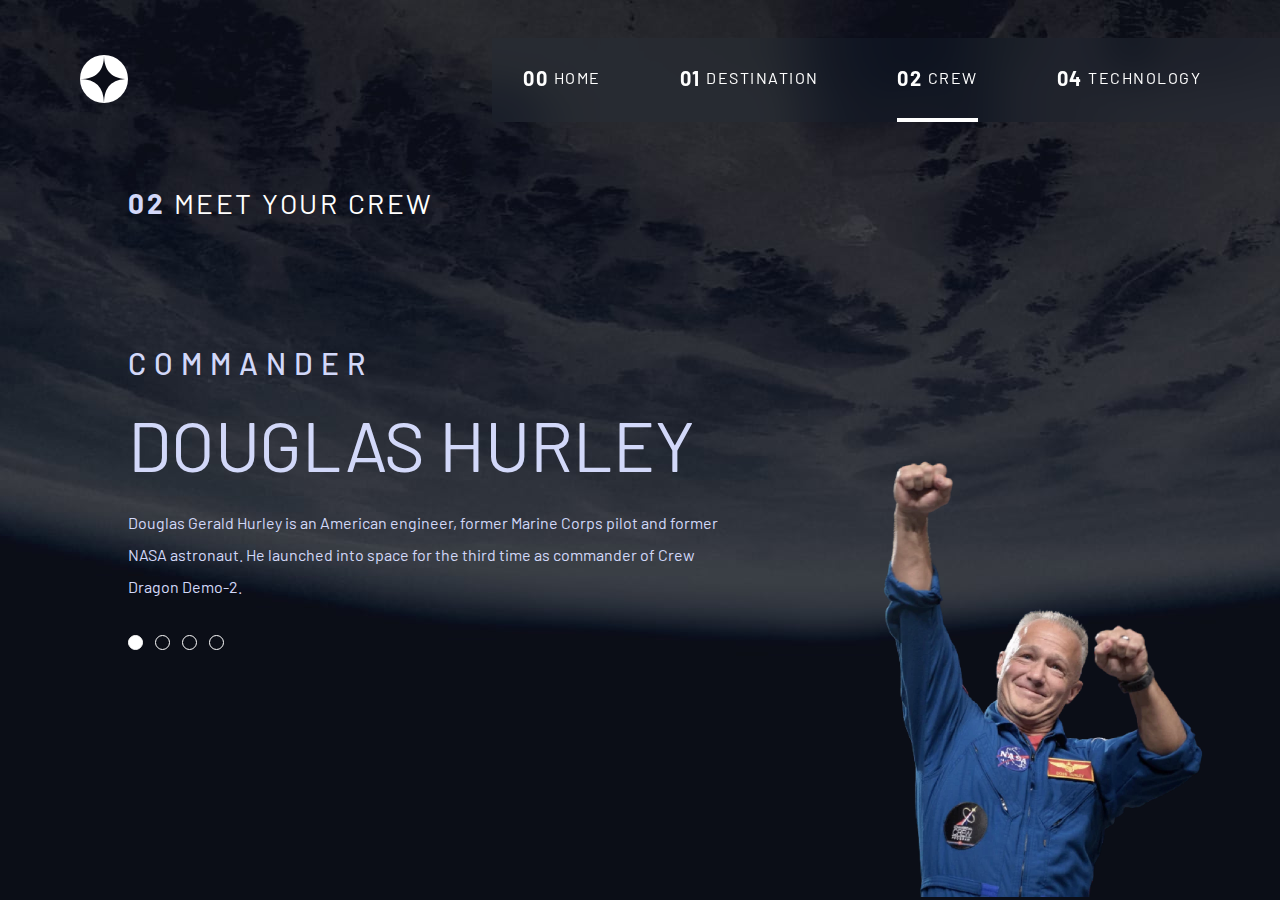
==== crew.html @ 9e1220bf "new commit" ====
<!DOCTYPE html>
<html lang="en">
<head>
    <meta charset="UTF-8">
    <meta http-equiv="X-UA-Compatible" content="IE=edge">
    <link rel="stylesheet" href="css/style.css">
    <script src="js/main.js" defer></script>
    <meta name="viewport" content="width=device-width, initial-scale=1.0">
    <title>Document</title>
</head>
<body>
    <div class="body_wrapper--crew">
        
        <nav class="navigaton_top">
            <div class="navigation__logo"><img src="starter-code/assets/shared/logo.svg" alt=""></div>
            <ul class="navigation__menu">
                <li class=" navigation-list"><a href="index.html"><strong>00 </strong>Home</a> </li>
                <li class="navigation-list "><a href="destination.html"><strong>01 </strong>Destination</a></li>
                <li class="navigation-list active"><a href="#"><strong>02 </strong>Crew</a></li>
                <li class="navigation-list"><a href="technology.html"><strong>04 </strong>Technology</a></li>
            </ul>
        </nav>
        <div class="crew__main">
            <h2><span>02 </span>MEET YOUR CREW</h2>
            <div class="crew__main--content">               
                    <h4 id='crew__title'>COMMANDER</h4>
                    <h2 id='crew__name'>DOUGLAS HURLEY</h2>
                    <p id='crew__desc'>Douglas Gerald Hurley is an American engineer, former Marine Corps pilot and former NASA astronaut. He launched into space for the third time as commander of Crew Dragon Demo-2.</p>
                <div class="crew__radio-btns">
                    <div class="radio-btn active"></div>
                    <div class="radio-btn"></div>
                    <div class="radio-btn"></div>
                    <div class="radio-btn"></div>
                </div>              
            </div>
            <div class="crew__img"><img src="starter-code/assets/crew/image-douglas-hurley.webp" alt="" id="crew__member--img"></div>
        </div>
          
         
</body>
</html>
---- css/style.css ----
@import url("https://fonts.googleapis.com/css2?family=Barlow:wght@400;500;700&family=Bellefair&family=Commissioner:wght@400;500;700&family=Kumbh+Sans:wght@400;700&display=swap");
* {
  padding: 0;
  margin: 0;
  box-sizing: border-box; }

html {
  overflow-x: hidden; }

body {
  overflow-x: hidden;
  height: 100vh;
  font-family: 'Barlow', sans-serif; }

li {
  list-style-type: none;
  color: #fff; }

a {
  text-decoration: none;
  color: #fff; }

.body_wrapper {
  background: url("../starter-code/assets/home/background-home-desktop.jpg") no-repeat center/cover;
  height: 100%;
  padding-top: 3%;
  position: relative; }

.navigaton_top {
  display: flex;
  align-items: center;
  justify-content: space-between; }

.navigation__menu {
  display: flex;
  justify-content: flex-end;
  align-items: center;
  flex: 1.6;
  background-color: rgba(42, 64, 90, 0.1);
  backdrop-filter: blur(1.5rem); }
  .navigation__menu li {
    line-height: 5rem;
    font-size: 16px;
    text-transform: uppercase;
    margin-right: 10%;
    cursor: pointer;
    transition: all .3s ease;
    border-bottom: 4px solid rgba(42, 64, 90, 0); }
    .navigation__menu li.active {
      border-color: #fff; }
    .navigation__menu li:hover {
      border-color: rgba(255, 255, 255, 0.548); }
    .navigation__menu li strong {
      font-size: 20px;
      vertical-align: top; }
    .navigation__menu li a {
      letter-spacing: 1.5px; }

.navigation__logo {
  flex: 1; }
  .navigation__logo img {
    margin-left: 5rem; }

.index__main--content {
  color: #d2d8f9;
  width: 30%;
  position: absolute;
  top: 60%;
  left: 15%;
  transform: translateY(-50%); }
  .index__main--content h1 {
    text-transform: uppercase;
    font-size: 28px;
    font-weight: 700;
    letter-spacing: 2px; }
    .index__main--content h1 span {
      display: inline-block;
      font-size: 150px;
      font-weight: 400;
      margin-left: 3%;
      padding: 1.5rem 0;
      font-family: 'Bellefair', serif; }
  .index__main--content p {
    font-size: 18px;
    line-height: 32px; }

.index__main--explore {
  background-color: #fff;
  width: 18rem;
  height: 18rem;
  border-radius: 50%;
  position: absolute;
  right: 15%;
  bottom: 13%;
  display: flex;
  justify-content: center;
  align-items: center;
  font-size: 32px;
  font-weight: 400;
  text-transform: uppercase;
  font-family: 'Bellefair', serif;
  color: #0c0e18;
  z-index: 1;
  cursor: pointer; }
  .index__main--explore::after {
    content: '';
    display: block;
    width: 18rem;
    height: 18rem;
    background-color: #fff;
    position: absolute;
    z-index: -1;
    border-radius: 50%;
    opacity: 0;
    transition: all .7s ease-in-out; }
  .index__main--explore:hover::after {
    transform: scale(1.5);
    opacity: .1; }

.body_wrapper--destination {
  background: url("../starter-code/assets/destination/background-destination-desktop.jpg") no-repeat center/cover;
  min-height: 100%;
  padding-top: 3%;
  position: relative;
  color: #fff; }

.destination__main > h2 {
  font-weight: 400;
  letter-spacing: 2.5px;
  margin: 4rem 0 5rem 8rem;
  font-size: 28px; }
  .destination__main > h2 span {
    color: #d2d8f9;
    font-weight: 700; }

.destination__main--wrap {
  display: flex; }

.destination__main {
  padding-bottom: 5%; }
  .destination__main--img {
    margin-left: 7rem; }
    .destination__main--img img {
      max-width: 90%; }
  .destination__main--content {
    margin-left: 1.5%;
    display: flex;
    flex-direction: column; }
    .destination__main--content-dest {
      width: 40%;
      display: flex;
      align-items: center;
      justify-content: space-between;
      text-transform: uppercase;
      cursor: pointer; }
      .destination__main--content-dest li.active {
        border-bottom: 3px solid #fff; }
      .destination__main--content-dest li {
        transition: all .2s ease;
        border-bottom: 3px solid rgba(255, 255, 255, 0);
        color: #d2d8f9; }
      .destination__main--content-dest li:hover {
        border-color: rgba(255, 255, 255, 0.548); }
    .destination__main--content h2 {
      font-size: 100px;
      text-transform: uppercase;
      font-weight: 400;
      max-width: 500px;
      letter-spacing: 10px;
      padding-bottom: 1rem; }
    .destination__main--content p {
      max-width: 700px;
      font-size: 18px;
      line-height: 32px;
      padding-bottom: 3rem;
      border-bottom: 1px solid #d2d8f9; }

.destination__main--content--info {
  display: flex;
  align-items: center;
  justify-content: space-between;
  width: 70%;
  margin-top: 3rem; }
  .destination__main--content--info .info__name {
    font-size: 14px;
    color: #d2d8f9; }
  .destination__main--content--info span:nth-of-type(2) {
    display: inline-block;
    padding-top: .2em;
    font-size: 28px; }

.body_wrapper--crew {
  background: url("../starter-code/assets/crew/background-crew-desktop.jpg") no-repeat center/cover;
  min-height: 100%;
  padding-top: 3%;
  color: #fff;
  position: relative; }

.crew__main {
  max-width: 1800px; }
  .crew__main > h2 {
    font-weight: 400;
    letter-spacing: 2.5px;
    margin: 4rem 0 5rem 8rem;
    font-size: 28px; }
    .crew__main > h2 span {
      color: #d2d8f9;
      font-weight: 700; }

.crew__main--content {
  width: 50%;
  max-width: 800px;
  margin-left: 8rem;
  color: #d2d8f9; }
  .crew__main--content h4 {
    font-size: 30px;
    font-weight: 500;
    letter-spacing: 8px;
    padding: 1.5em 0 0;
    text-transform: uppercase; }
  .crew__main--content h2 {
    font-size: 70px;
    font-weight: 400;
    padding: .3em 0;
    text-transform: uppercase; }
  .crew__main--content p {
    max-width: 600px;
    font-size: 16px;
    line-height: 2em; }
  .crew__main--content .crew__radio-btns {
    display: flex;
    align-items: center;
    justify-content: space-between;
    width: 15%;
    min-width: 90px;
    margin-top: 2rem; }
    .crew__main--content .crew__radio-btns > div {
      height: 15px;
      width: 15px;
      background-color: transparent;
      border: 1px solid #fff;
      border-radius: 50%;
      cursor: pointer; }
      .crew__main--content .crew__radio-btns > div.active {
        background-color: #fff; }

.crew__img {
  position: absolute;
  bottom: 0%;
  right: 6%;
  width: 25%;
  max-width: 50%;
  max-width: 400px; }
  .crew__img > img {
    max-width: 100%;
    object-fit: cover;
    height: auto;
    width: auto; }

.crew__container {
  max-width: 1800px; }

.body_wrapper--techology {
  background: url("../starter-code/assets/technology/background-technology-desktop.jpg") no-repeat center/cover;
  min-height: 100%;
  padding-top: 3%;
  color: #fff; }

.technology__main {
  max-width: 1800px;
  padding-bottom: 5rem; }
  .technology__main > h2 {
    font-weight: 400;
    letter-spacing: 2.5px;
    margin: 4rem 0 5rem 8rem;
    font-size: 28px; }
    .technology__main > h2 span {
      color: #d2d8f9;
      font-weight: 700; }

.technology__main--box {
  margin-top: 7rem;
  margin-left: 8rem;
  display: flex;
  justify-content: space-between; }

.technology__btns {
  display: flex;
  flex-direction: column;
  align-items: center;
  justify-content: space-between;
  height: 300px; }
  .technology__btns > div {
    width: 60px;
    height: 60px;
    background-color: transparent;
    border-radius: 50%;
    border: 1px solid #fff;
    color: #fff;
    display: flex;
    align-items: center;
    justify-content: center;
    font-weight: 700;
    cursor: pointer;
    transition: all .4s ease; }
    .technology__btns > div.active {
      background-color: #fff;
      color: #000; }

.technology__main--content {
  width: 40%;
  max-width: 700px;
  margin-left: -15%; }
  .technology__main--content span {
    display: inline-block;
    font-weight: 400;
    color: #d2d8f9;
    margin-bottom: 1em; }
  .technology__main--content h2 {
    font-size: 55px;
    font-weight: 500;
    letter-spacing: 5px;
    padding: .4em 0; }
  .technology__main--content p {
    line-height: 2em;
    font-size: 16px;
    color: #d2d8f9; }

.technology__img {
  margin-top: -2rem;
  width: 30%; }
  .technology__img > img {
    width: 100%; }
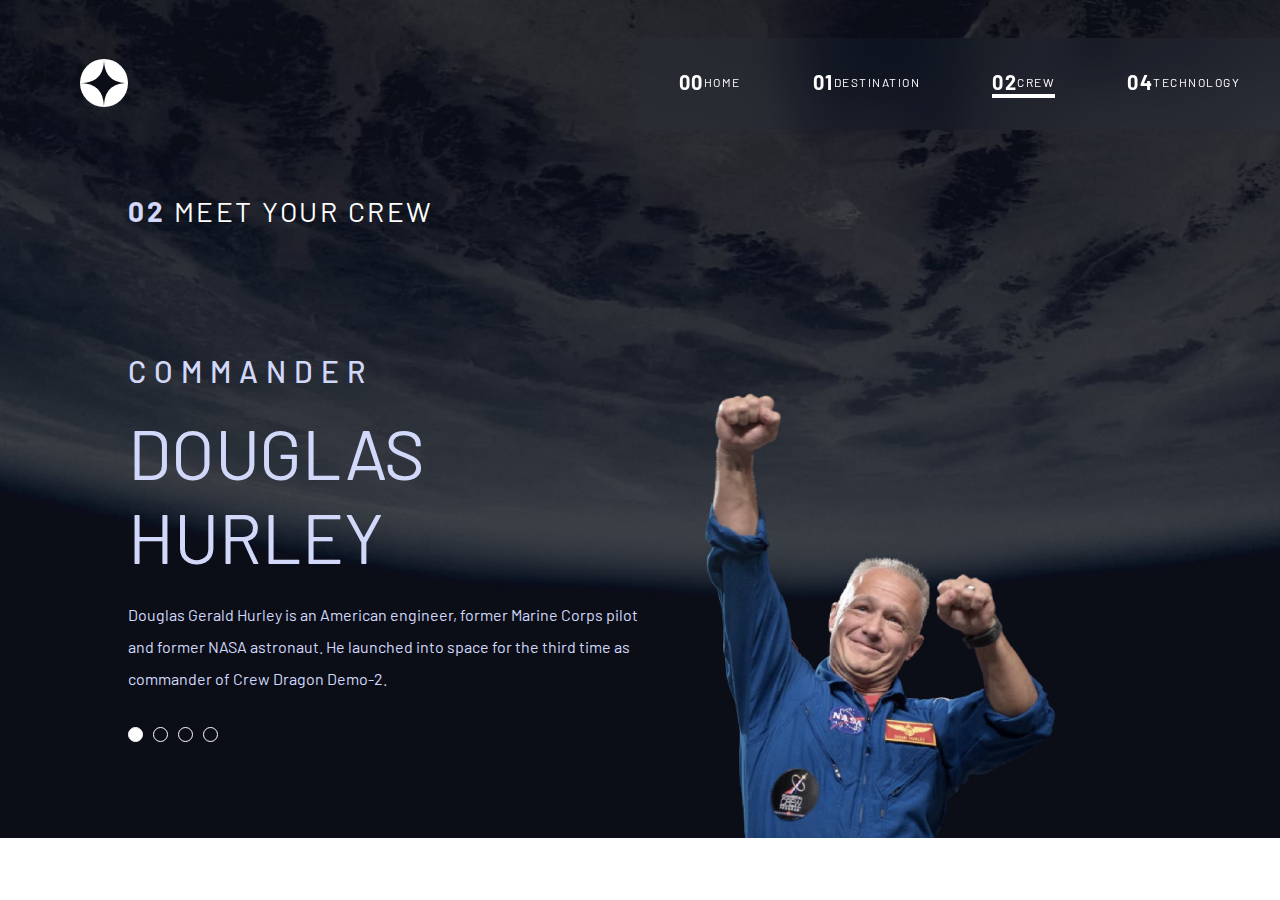
==== commit 7b137007: "new commit" ====
--- a/crew.html
+++ b/crew.html
@@ -13,27 +13,36 @@
         
         <nav class="navigaton_top">
             <div class="navigation__logo"><img src="starter-code/assets/shared/logo.svg" alt=""></div>
-            <ul class="navigation__menu">
-                <li class=" navigation-list"><a href="index.html"><strong>00 </strong>Home</a> </li>
-                <li class="navigation-list "><a href="destination.html"><strong>01 </strong>Destination</a></li>
-                <li class="navigation-list active"><a href="#"><strong>02 </strong>Crew</a></li>
-                <li class="navigation-list"><a href="technology.html"><strong>04 </strong>Technology</a></li>
-            </ul>
+            <div class="nav">
+              <ul class="navigation__menu">
+                  <li class=" navigation-list"><a href="#"><strong>00 </strong>Home</a> </li>
+                  <li class="navigation-list"><a href="destination.html"><strong>01 </strong>Destination</a></li>
+                  <li class="navigation-list active"><a href="crew.html"><strong>02 </strong>Crew</a></li>
+                  <li class="navigation-list"><a href="technology.html"><strong>04 </strong>Technology</a></li>
+              </ul>
+          </div>
+           <!-- Mobile -->
+           <div class="nav_burger  " id="mySidenav" >
+            <div  class="menu_btn--lines" id="menu_lines"></div>
+        </div>
+              
         </nav>
         <div class="crew__main">
             <h2><span>02 </span>MEET YOUR CREW</h2>
-            <div class="crew__main--content">               
-                    <h4 id='crew__title'>COMMANDER</h4>
-                    <h2 id='crew__name'>DOUGLAS HURLEY</h2>
-                    <p id='crew__desc'>Douglas Gerald Hurley is an American engineer, former Marine Corps pilot and former NASA astronaut. He launched into space for the third time as commander of Crew Dragon Demo-2.</p>
-                <div class="crew__radio-btns">
-                    <div class="radio-btn active"></div>
-                    <div class="radio-btn"></div>
-                    <div class="radio-btn"></div>
-                    <div class="radio-btn"></div>
-                </div>              
+            <div class="crew__main--grid">
+                <div class="crew__main--content">               
+                        <h4 id='crew__title'>COMMANDER</h4>
+                        <h2 id='crew__name'>DOUGLAS HURLEY</h2>
+                        <p id='crew__desc'>Douglas Gerald Hurley is an American engineer, former Marine Corps pilot and former NASA astronaut. He launched into space for the third time as commander of Crew Dragon Demo-2.</p>
+                    <div class="crew__radio-btns">
+                        <div class="radio-btn active "></div>
+                        <div class="radio-btn"></div>
+                        <div class="radio-btn "></div>
+                        <div class="radio-btn"></div>
+                    </div>              
+                </div>
+                <div class="crew__img"><img src="starter-code/assets/crew/image-douglas-hurley.webp" alt="" id="crew__member--img"></div>
             </div>
-            <div class="crew__img"><img src="starter-code/assets/crew/image-douglas-hurley.webp" alt="" id="crew__member--img"></div>
         </div>
           
          
--- a/css/style.css
+++ b/css/style.css
@@ -1,4 +1,86 @@
 @import url("https://fonts.googleapis.com/css2?family=Barlow:wght@400;500;700&family=Bellefair&family=Commissioner:wght@400;500;700&family=Kumbh+Sans:wght@400;700&display=swap");
+@media screen and (max-width: 950px) {
+  div.body_wrapper {
+    background: url("../starter-code/assets/home/background-home-mobile.jpg") no-repeat center center/cover; }
+  div.nav {
+    position: absolute;
+    left: 0;
+    top: 0;
+    width: 100%;
+    height: 100vh;
+    background-color: rgba(255, 255, 255, 0.9);
+    transform: translateY(-100%);
+    transition: all .7s ease;
+    z-index: 200; }
+    div.nav ul {
+      flex-direction: column; }
+    div.nav ul li a {
+      color: #000; }
+  ul.navigation__menu {
+    gap: 2.8rem;
+    align-items: flex-start; }
+  div.nav_burger {
+    display: flex; }
+  div.nav.active {
+    transform: translateY(0); }
+  .nav_burger.active .menu_btn--lines {
+    transform: translateX(-50%);
+    background: transparent; }
+  .nav_burger.active .menu_btn--lines::before {
+    transform: rotate(45deg);
+    background: #000; }
+  .nav_burger.active .menu_btn--lines::after {
+    transform: rotate(-45deg);
+    background: #000; } }
+
+@media screen and (max-width: 700px) {
+  div.destination__main {
+    background-image: url("../starter-code/assets/destination/background-destination-mobile.jpg") no-repeat center center/cover; }
+  div.index__main {
+    grid-template-columns: 1fr; }
+  .index__main div.index__main--btn {
+    align-self: center;
+    justify-self: center;
+    grid-template-columns: 1fr; }
+  div.index__main {
+    padding: 5rem 1rem; }
+  .nav_burger {
+    margin-top: 2rem; }
+  div.index__main--content h1 span {
+    margin-left: 0; }
+  div.destination__main--wrap {
+    flex-direction: column;
+    padding: 0 1.5rem; } }
+
+@media screen and (max-width: 900px) {
+  div.crew__main--grid {
+    grid-template-columns: 1fr; }
+  div.crew__img {
+    position: static; }
+    div.crew__img > img {
+      position: static;
+      margin-left: 2.5rem;
+      display: inherit;
+      max-width: 40%;
+      min-width: 250px; }
+  div.crew__main--content {
+    padding: 0 1rem;
+    margin: 0; }
+  div.technology__main--box {
+    grid-template-columns: repeat(3, 1fr); }
+  div.technology__img {
+    grid-column: 1/-1; }
+  div.technology__main--box {
+    padding: 0; }
+  div.technology__main--content {
+    grid-column: span 1;
+    min-width: 200px; }
+  div.technology__btns {
+    margin: auto; }
+    div.technology__btns > div {
+      width: 45px;
+      height: 45px; } }
+
 * {
   padding: 0;
   margin: 0;
@@ -22,30 +104,74 @@
 
 .body_wrapper {
   background: url("../starter-code/assets/home/background-home-desktop.jpg") no-repeat center/cover;
-  height: 100%;
-  padding-top: 3%;
-  position: relative; }
+  padding: 3% 0; }
 
 .navigaton_top {
   display: flex;
   align-items: center;
   justify-content: space-between; }
 
+.nav_burger {
+  display: none;
+  height: 30px;
+  width: 30px;
+  cursor: pointer;
+  z-index: 1000;
+  margin-right: 2rem; }
+
+div.menu_btn--lines {
+  display: block;
+  width: 23px;
+  height: 3px;
+  border-radius: 5px;
+  transition: all .5s ease-in-out;
+  position: relative;
+  background-color: #fff; }
+  div.menu_btn--lines::after, div.menu_btn--lines::before {
+    display: block;
+    content: '';
+    position: absolute;
+    width: 23px;
+    height: 3px;
+    border-radius: 5px;
+    transition: all .5s ease-in-out;
+    background-color: #fff;
+    margin-right: 5rem; }
+  div.menu_btn--lines::before {
+    transform: translateY(-6px); }
+  div.menu_btn--lines::after {
+    transform: translateY(6px); }
+
+.nav {
+  background-color: rgba(42, 64, 90, 0.1);
+  backdrop-filter: blur(1.5rem);
+  display: flex;
+  align-items: center;
+  justify-content: center; }
+
 .navigation__menu {
   display: flex;
   justify-content: flex-end;
   align-items: center;
-  flex: 1.6;
-  background-color: rgba(42, 64, 90, 0.1);
-  backdrop-filter: blur(1.5rem); }
+  gap: 4.5rem;
+  padding: 2rem 2.5rem; }
   .navigation__menu li {
-    line-height: 5rem;
-    font-size: 16px;
+    display: flex;
+    align-items: center;
+    justify-content: center;
     text-transform: uppercase;
-    margin-right: 10%;
+    gap: 2rem;
     cursor: pointer;
     transition: all .3s ease;
     border-bottom: 4px solid rgba(42, 64, 90, 0); }
+    .navigation__menu li {
+      font-size: 12px; }
+      @media screen and (min-width: 320px) {
+        .navigation__menu li {
+          font-size: calc(12px + strip-unit(4px) * ((100vw - 320px) / strip-unit(1180px))); } }
+      @media screen and (min-width: 1500px) {
+        .navigation__menu li {
+          font-size: 16px; } }
     .navigation__menu li.active {
       border-color: #fff; }
     .navigation__menu li:hover {
@@ -54,59 +180,103 @@
       font-size: 20px;
       vertical-align: top; }
     .navigation__menu li a {
-      letter-spacing: 1.5px; }
+      letter-spacing: 1.5px;
+      display: flex;
+      align-items: center;
+      justify-content: center; }
 
 .navigation__logo {
   flex: 1; }
   .navigation__logo img {
     margin-left: 5rem; }
 
+.index__main {
+  display: grid;
+  grid-template-columns: 1fr 1fr;
+  max-width: 1200px;
+  margin: 0 auto;
+  padding: 8rem 3rem; }
+
 .index__main--content {
-  color: #d2d8f9;
-  width: 30%;
-  position: absolute;
-  top: 60%;
-  left: 15%;
-  transform: translateY(-50%); }
+  color: #d2d8f9; }
   .index__main--content h1 {
     text-transform: uppercase;
-    font-size: 28px;
     font-weight: 700;
     letter-spacing: 2px; }
+    .index__main--content h1 {
+      font-size: 20px; }
+      @media screen and (min-width: 320px) {
+        .index__main--content h1 {
+          font-size: calc(20px + strip-unit(8px) * ((100vw - 320px) / strip-unit(1180px))); } }
+      @media screen and (min-width: 1500px) {
+        .index__main--content h1 {
+          font-size: 28px; } }
     .index__main--content h1 span {
       display: inline-block;
-      font-size: 150px;
       font-weight: 400;
       margin-left: 3%;
       padding: 1.5rem 0;
       font-family: 'Bellefair', serif; }
+      .index__main--content h1 span {
+        font-size: 100px; }
+        @media screen and (min-width: 320px) {
+          .index__main--content h1 span {
+            font-size: calc(100px + strip-unit(50px) * ((100vw - 320px) / strip-unit(1180px))); } }
+        @media screen and (min-width: 1500px) {
+          .index__main--content h1 span {
+            font-size: 150px; } }
   .index__main--content p {
-    font-size: 18px;
     line-height: 32px; }
+    .index__main--content p {
+      font-size: 16px; }
+      @media screen and (min-width: 320px) {
+        .index__main--content p {
+          font-size: calc(16px + strip-unit(2px) * ((100vw - 320px) / strip-unit(1180px))); } }
+      @media screen and (min-width: 1500px) {
+        .index__main--content p {
+          font-size: 18px; } }
+
+div.index__main--btn {
+  display: grid;
+  grid-template-rows: auto auto;
+  grid-template-columns: repeat(3, 1fr);
+  row-gap: 6rem; }
+  div.index__main--btn a {
+    grid-row: 2;
+    grid-column: 3; }
 
 .index__main--explore {
   background-color: #fff;
-  width: 18rem;
-  height: 18rem;
+  max-width: 18rem;
+  max-height: 18rem;
+  min-width: 16rem;
+  min-height: 16rem;
+  width: 30vw;
+  height: 30vw;
   border-radius: 50%;
-  position: absolute;
-  right: 15%;
-  bottom: 13%;
+  position: relative;
   display: flex;
   justify-content: center;
   align-items: center;
-  font-size: 32px;
   font-weight: 400;
   text-transform: uppercase;
   font-family: 'Bellefair', serif;
   color: #0c0e18;
-  z-index: 1;
+  z-index: 2;
   cursor: pointer; }
+  .index__main--explore {
+    font-size: 28px; }
+    @media screen and (min-width: 320px) {
+      .index__main--explore {
+        font-size: calc(28px + strip-unit(4px) * ((100vw - 320px) / strip-unit(1180px))); } }
+    @media screen and (min-width: 1500px) {
+      .index__main--explore {
+        font-size: 32px; } }
   .index__main--explore::after {
     content: '';
     display: block;
-    width: 18rem;
-    height: 18rem;
+    width: 100%;
+    height: 100%;
     background-color: #fff;
     position: absolute;
     z-index: -1;
@@ -127,14 +297,15 @@
 .destination__main > h2 {
   font-weight: 400;
   letter-spacing: 2.5px;
-  margin: 4rem 0 5rem 8rem;
+  margin: 4rem 0 5rem 7%;
   font-size: 28px; }
   .destination__main > h2 span {
     color: #d2d8f9;
     font-weight: 700; }
 
 .destination__main--wrap {
-  display: flex; }
+  display: flex;
+  padding: 0 2.5rem; }
 
 .destination__main {
   padding-bottom: 5%; }
@@ -142,17 +313,20 @@
     margin-left: 7rem; }
     .destination__main--img img {
       max-width: 90%; }
+      .destination__main--img img.active {
+        animation: fadeIn .5s ease-in; }
   .destination__main--content {
     margin-left: 1.5%;
     display: flex;
     flex-direction: column; }
     .destination__main--content-dest {
-      width: 40%;
       display: flex;
       align-items: center;
       justify-content: space-between;
       text-transform: uppercase;
-      cursor: pointer; }
+      cursor: pointer;
+      gap: 1.5rem;
+      width: 40%; }
       .destination__main--content-dest li.active {
         border-bottom: 3px solid #fff; }
       .destination__main--content-dest li {
@@ -179,8 +353,9 @@
   display: flex;
   align-items: center;
   justify-content: space-between;
-  width: 70%;
-  margin-top: 3rem; }
+  margin-top: 3rem;
+  max-width: 400px;
+  gap: 3rem; }
   .destination__main--content--info .info__name {
     font-size: 14px;
     color: #d2d8f9; }
@@ -191,13 +366,13 @@
 
 .body_wrapper--crew {
   background: url("../starter-code/assets/crew/background-crew-desktop.jpg") no-repeat center/cover;
-  min-height: 100%;
   padding-top: 3%;
   color: #fff;
-  position: relative; }
+  overflow: hidden; }
 
 .crew__main {
-  max-width: 1800px; }
+  max-width: 1800px;
+  padding-bottom: 6rem; }
   .crew__main > h2 {
     font-weight: 400;
     letter-spacing: 2.5px;
@@ -207,9 +382,11 @@
       color: #d2d8f9;
       font-weight: 700; }
 
+.crew__main--grid {
+  display: grid;
+  grid-template-columns: 1fr 1fr; }
+
 .crew__main--content {
-  width: 50%;
-  max-width: 800px;
   margin-left: 8rem;
   color: #d2d8f9; }
   .crew__main--content h4 {
@@ -240,22 +417,20 @@
       background-color: transparent;
       border: 1px solid #fff;
       border-radius: 50%;
-      cursor: pointer; }
+      cursor: pointer;
+      transition: all .3s ease; }
       .crew__main--content .crew__radio-btns > div.active {
         background-color: #fff; }
 
 .crew__img {
-  position: absolute;
-  bottom: 0%;
-  right: 6%;
-  width: 25%;
-  max-width: 50%;
-  max-width: 400px; }
+  position: relative; }
   .crew__img > img {
-    max-width: 100%;
+    position: absolute;
+    bottom: -30%;
+    left: 10%;
+    max-width: 55%;
     object-fit: cover;
-    height: auto;
-    width: auto; }
+    min-width: 250px; }
 
 .crew__container {
   max-width: 1800px; }
@@ -268,7 +443,8 @@
 
 .technology__main {
   max-width: 1800px;
-  padding-bottom: 5rem; }
+  padding-bottom: 5rem;
+  margin: 0 auto; }
   .technology__main > h2 {
     font-weight: 400;
     letter-spacing: 2.5px;
@@ -279,20 +455,20 @@
       font-weight: 700; }
 
 .technology__main--box {
-  margin-top: 7rem;
-  margin-left: 8rem;
-  display: flex;
-  justify-content: space-between; }
+  display: grid;
+  grid-template-columns: repeat(8, 1fr);
+  padding: 0 5rem;
+  gap: 1.5rem; }
 
 .technology__btns {
   display: flex;
   flex-direction: column;
   align-items: center;
   justify-content: space-between;
-  height: 300px; }
+  height: 350px; }
   .technology__btns > div {
-    width: 60px;
-    height: 60px;
+    width: 70px;
+    height: 70px;
     background-color: transparent;
     border-radius: 50%;
     border: 1px solid #fff;
@@ -302,32 +478,55 @@
     justify-content: center;
     font-weight: 700;
     cursor: pointer;
-    transition: all .4s ease; }
+    transition: all .4s ease;
+    font-size: 20px; }
     .technology__btns > div.active {
       background-color: #fff;
       color: #000; }
 
 .technology__main--content {
-  width: 40%;
-  max-width: 700px;
-  margin-left: -15%; }
+  grid-column: span 3;
+  min-width: 320px; }
   .technology__main--content span {
     display: inline-block;
     font-weight: 400;
     color: #d2d8f9;
     margin-bottom: 1em; }
   .technology__main--content h2 {
-    font-size: 55px;
     font-weight: 500;
     letter-spacing: 5px;
-    padding: .4em 0; }
+    padding: .4em 0;
+    text-transform: uppercase; }
+    .technology__main--content h2 {
+      font-size: 40px; }
+      @media screen and (min-width: 320px) {
+        .technology__main--content h2 {
+          font-size: calc(40px + strip-unit(15px) * ((100vw - 320px) / strip-unit(1180px))); } }
+      @media screen and (min-width: 1500px) {
+        .technology__main--content h2 {
+          font-size: 55px; } }
   .technology__main--content p {
     line-height: 2em;
     font-size: 16px;
     color: #d2d8f9; }
 
 .technology__img {
-  margin-top: -2rem;
-  width: 30%; }
+  width: 100%;
+  grid-column: 7/-1; }
   .technology__img > img {
-    width: 100%; }
+    width: 110%;
+    min-width: 320px; }
+
+.nav-btn-mob {
+  color: #fff;
+  z-index: 22;
+  display: none; }
+
+.navigation__menu.active {
+  position: fixed;
+  right: 0;
+  width: 100%;
+  min-height: 20vh;
+  display: block; }
+  .navigation__menu.active > li {
+    line-height: 2em; }
